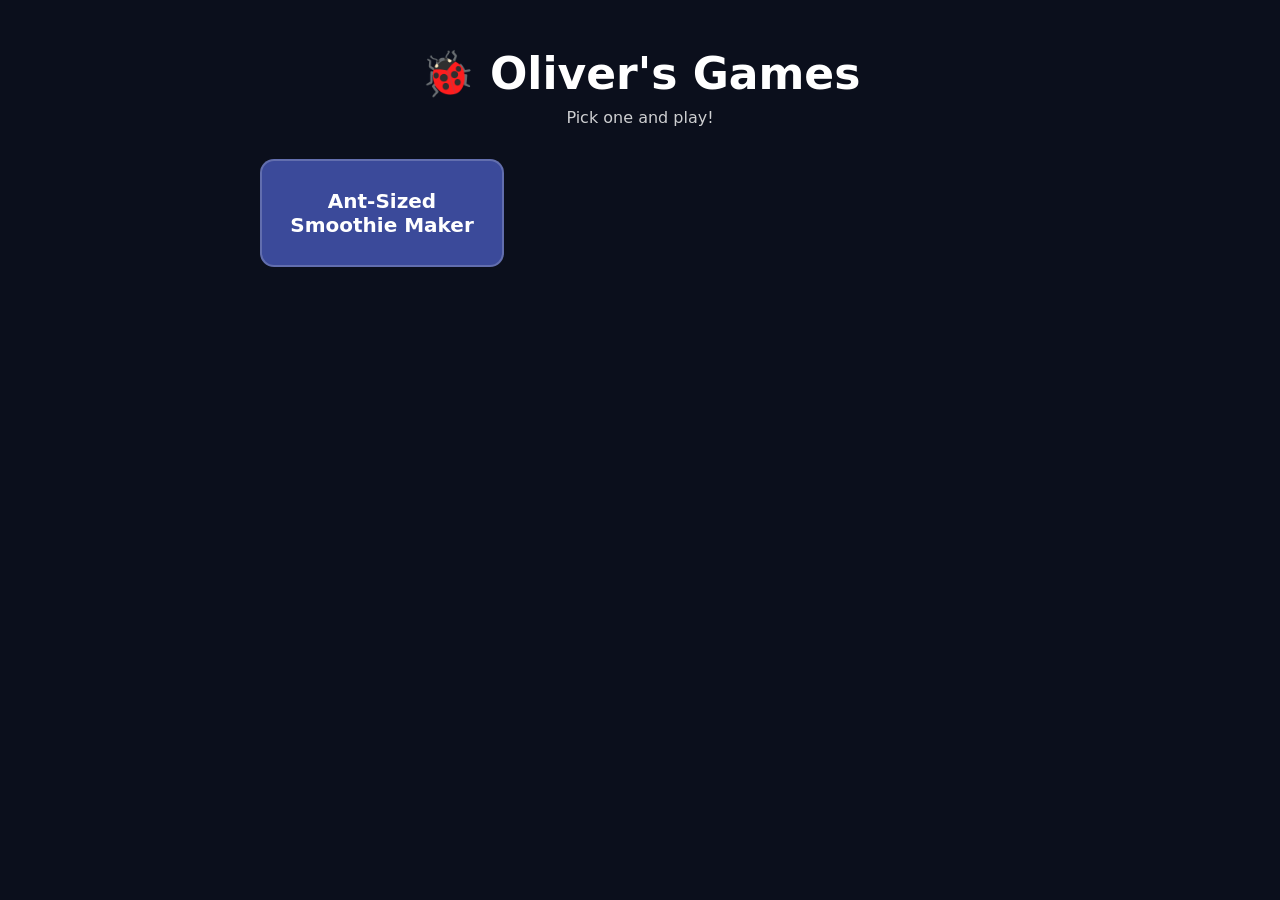
==== index.html @ 722edb46 "Publish ant-sized-smoothie-maker" ====
<!doctype html>
<html lang="en">
<head>
  <meta charset="UTF-8" />
  <meta name="viewport" content="width=device-width, initial-scale=1.0" />
  <title>🐞 Oliver's Games</title>
  <link rel="icon" type="image/svg+xml" href="./favicon.svg" />
  <style>
    :root { color-scheme: dark; }
    body { margin: 0; min-height: 100vh; background: #0b0f1c; color: #fff; font-family: 'Trebuchet MS', system-ui, sans-serif; text-align: center; }
    main { max-width: 760px; margin: 0 auto; padding: 48px 16px; }
    h1 { font-size: 44px; margin: 0 0 8px; }
    p { opacity: .8; margin: 0 0 32px; }
    .grid { display: grid; grid-template-columns: repeat(auto-fill, minmax(200px, 1fr)); gap: 14px; }
    .card { display: block; padding: 28px 12px; border-radius: 14px; background: #3b4a9a; color: #fff; font-weight: bold; font-size: 20px; text-decoration: none; border: 2px solid #fff3; }
    .card:hover { background: #4d5fc2; }
  </style>
</head>
<body>
  <main>
    <h1>🐞 Oliver's Games</h1>
    <p>Pick one and play!</p>
    <div class="grid">
      <a class="card" href="./ant-sized-smoothie-maker/">Ant-Sized Smoothie Maker</a>
    </div>
  </main>
</body>
</html>
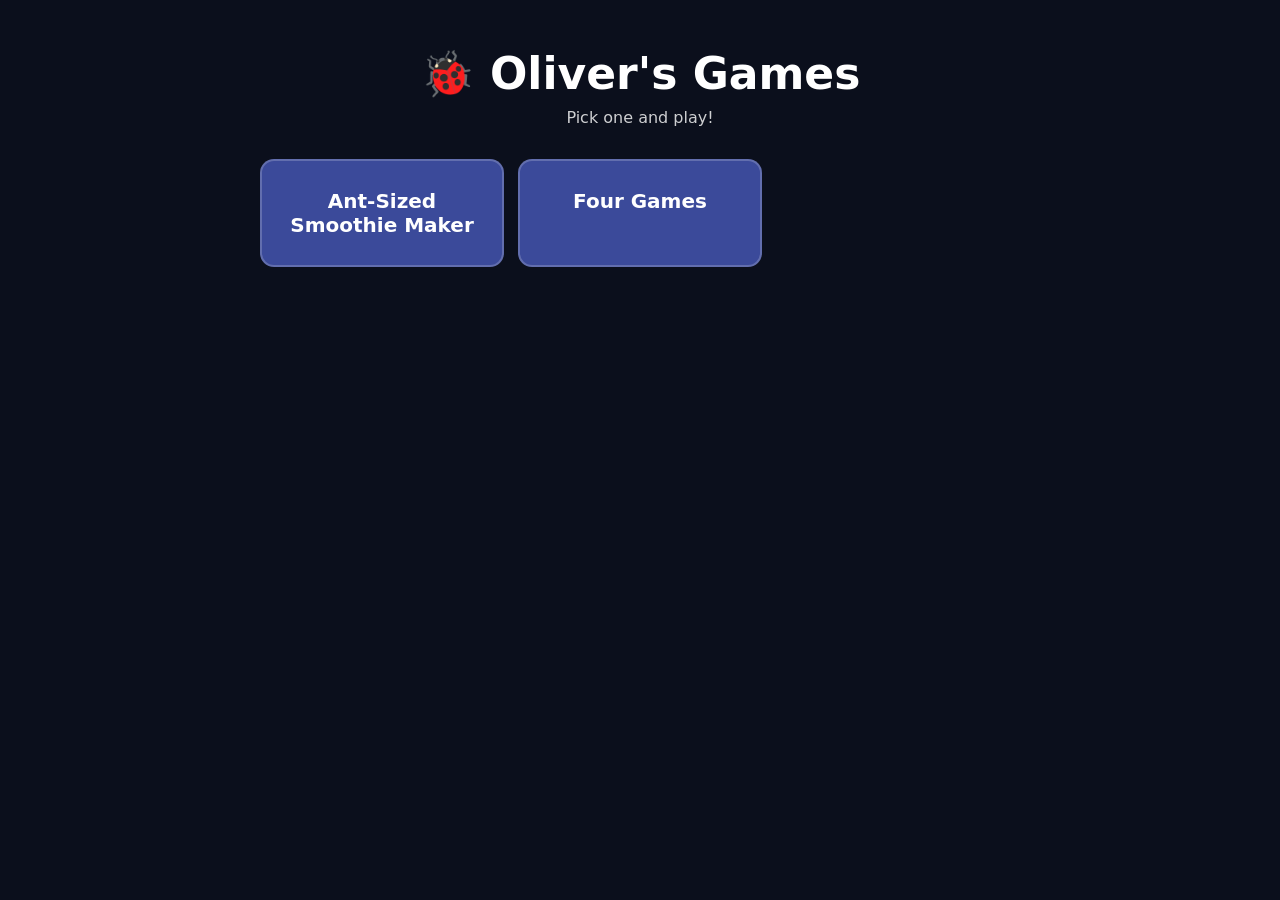
==== commit 991387ff: "Publish four-games" ====
--- a/index.html
+++ b/index.html
@@ -22,6 +22,7 @@
     <p>Pick one and play!</p>
     <div class="grid">
       <a class="card" href="./ant-sized-smoothie-maker/">Ant-Sized Smoothie Maker</a>
+      <a class="card" href="./four-games/">Four Games</a>
     </div>
   </main>
 </body>
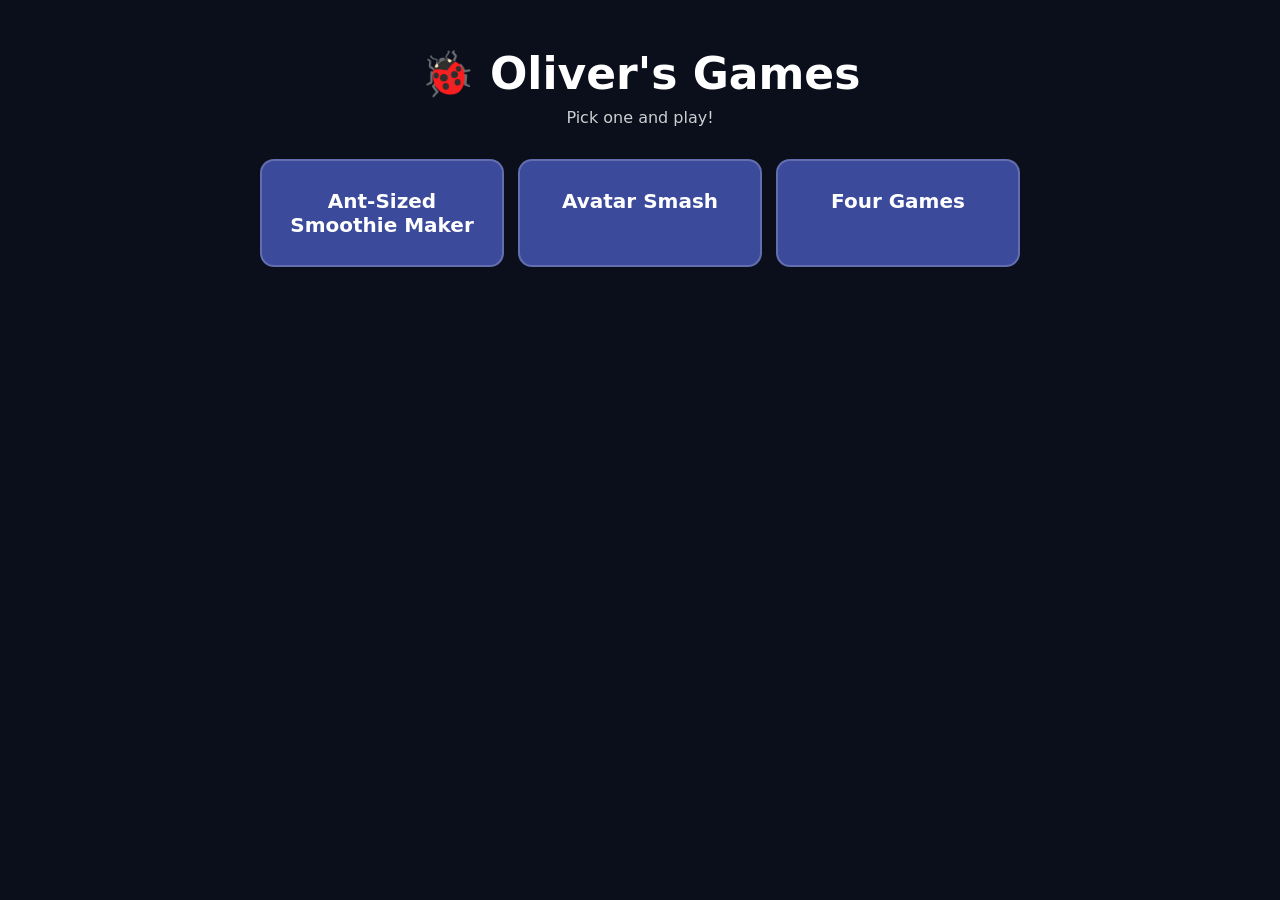
==== commit 4a36996b: "Publish avatar-smash" ====
--- a/index.html
+++ b/index.html
@@ -22,6 +22,7 @@
     <p>Pick one and play!</p>
     <div class="grid">
       <a class="card" href="./ant-sized-smoothie-maker/">Ant-Sized Smoothie Maker</a>
+      <a class="card" href="./avatar-smash/">Avatar Smash</a>
       <a class="card" href="./four-games/">Four Games</a>
     </div>
   </main>
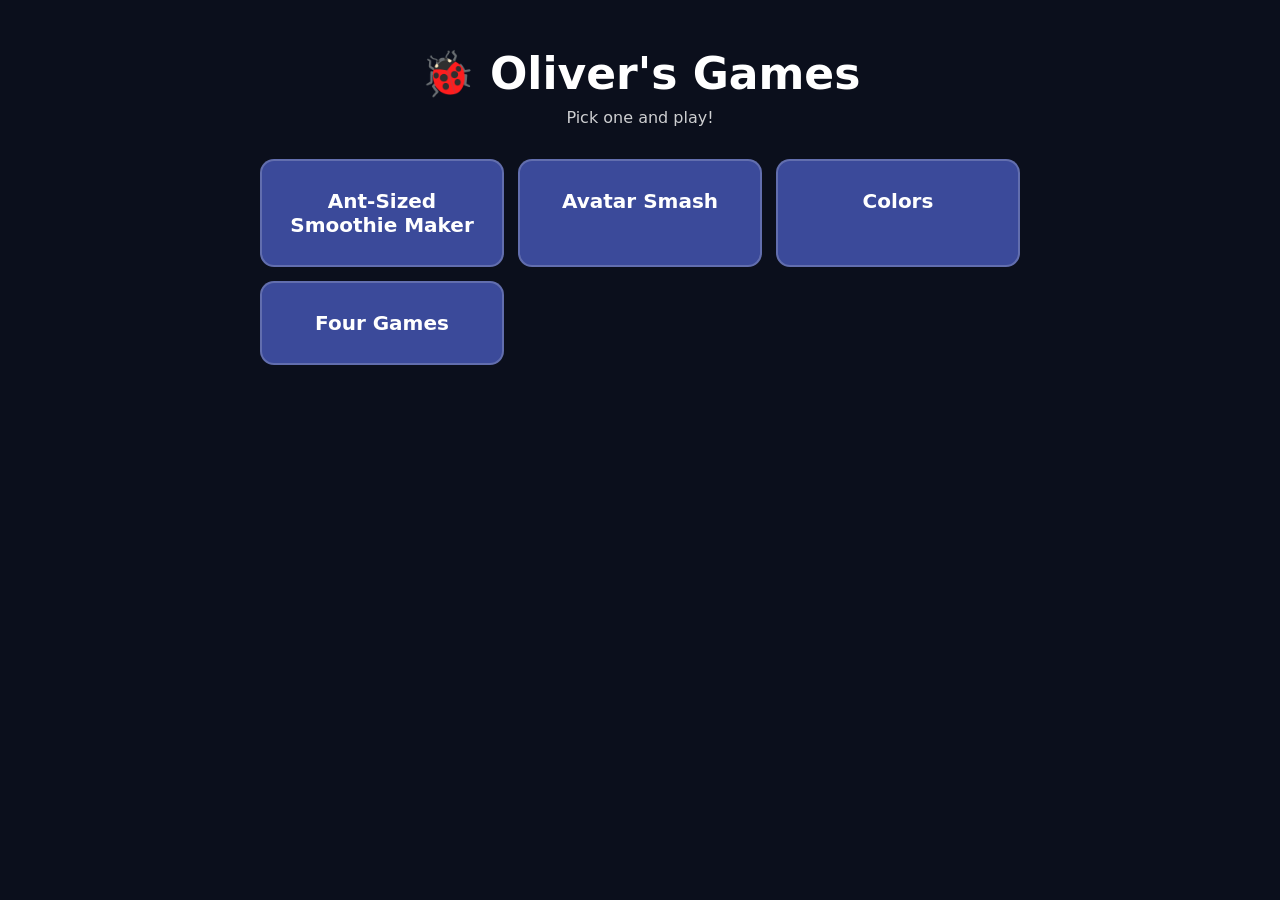
==== commit 2a5273cb: "Publish colors" ====
--- a/index.html
+++ b/index.html
@@ -23,6 +23,7 @@
     <div class="grid">
       <a class="card" href="./ant-sized-smoothie-maker/">Ant-Sized Smoothie Maker</a>
       <a class="card" href="./avatar-smash/">Avatar Smash</a>
+      <a class="card" href="./colors/">Colors</a>
       <a class="card" href="./four-games/">Four Games</a>
     </div>
   </main>
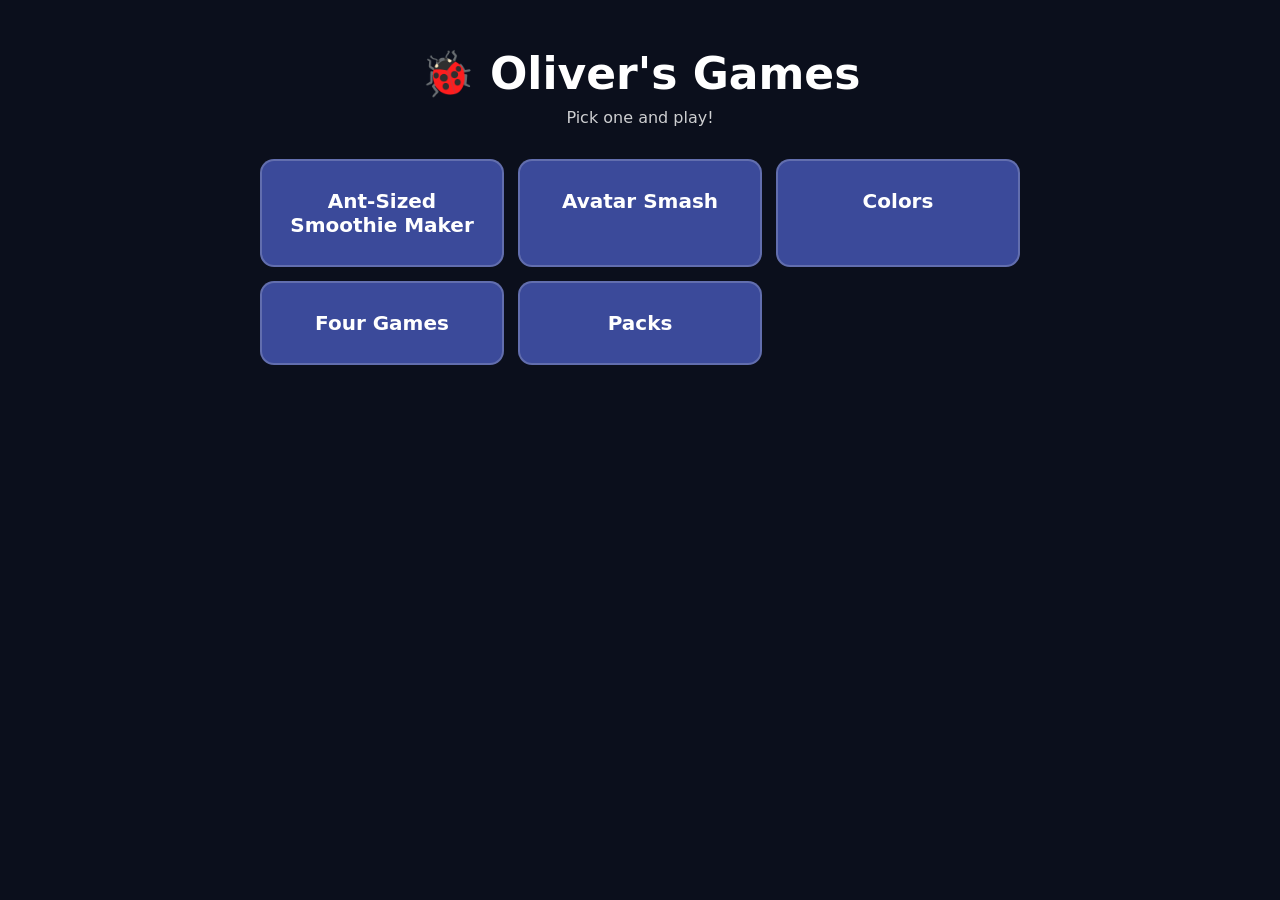
==== commit b955ccb7: "Publish medieval-packs" ====
--- a/index.html
+++ b/index.html
@@ -3,7 +3,7 @@
 <head>
   <meta charset="UTF-8" />
   <meta name="viewport" content="width=device-width, initial-scale=1.0" />
-  <title>🐞 Oliver's Games</title>
+  <title>Oliver's Games</title>
   <link rel="icon" type="image/svg+xml" href="./favicon.svg" />
   <style>
     :root { color-scheme: dark; }
@@ -25,6 +25,7 @@
       <a class="card" href="./avatar-smash/">Avatar Smash</a>
       <a class="card" href="./colors/">Colors</a>
       <a class="card" href="./four-games/">Four Games</a>
+      <a class="card" href="./medieval-packs/">Packs</a>
     </div>
   </main>
 </body>
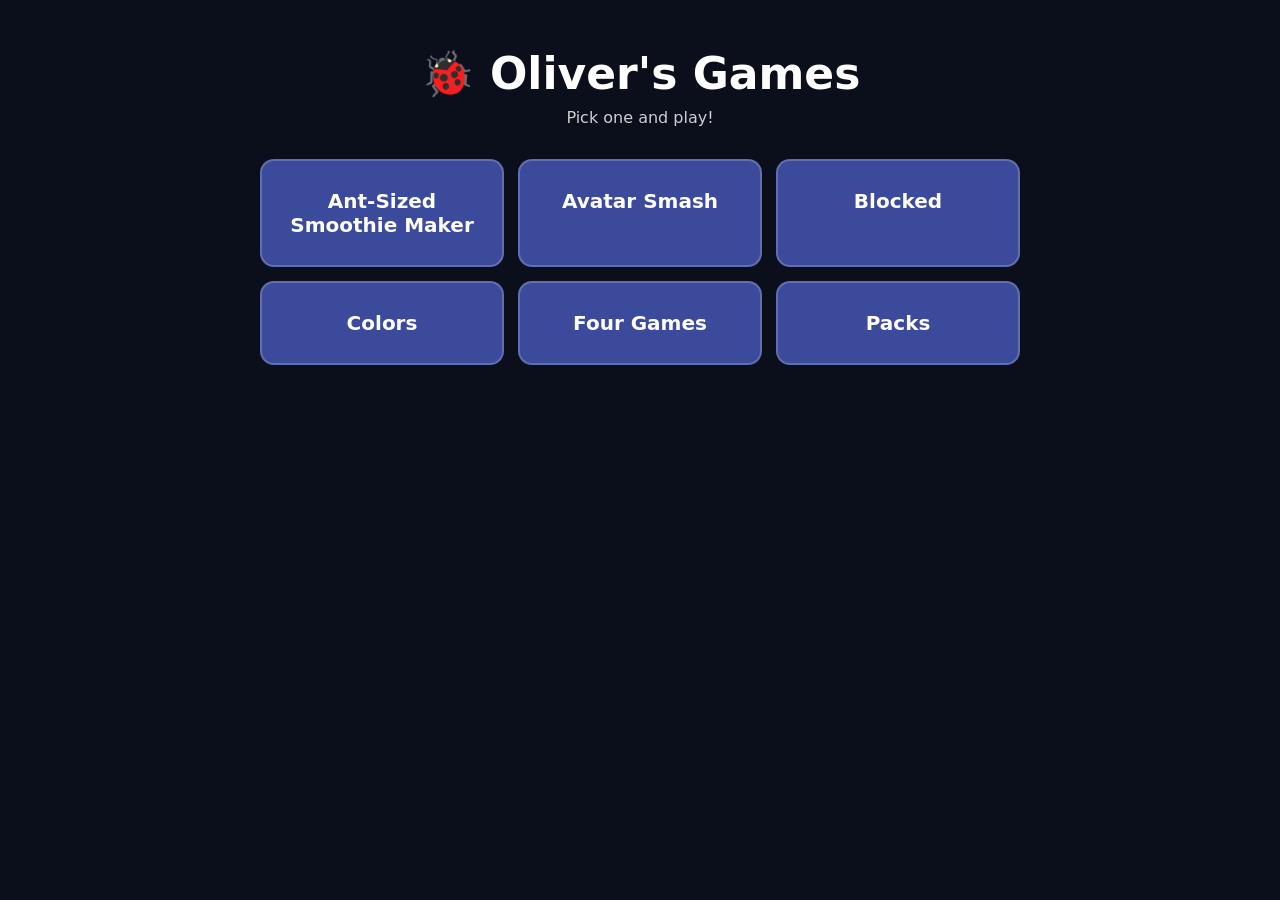
==== commit 2b533654: "Publish blocked" ====
--- a/index.html
+++ b/index.html
@@ -23,6 +23,7 @@
     <div class="grid">
       <a class="card" href="./ant-sized-smoothie-maker/">Ant-Sized Smoothie Maker</a>
       <a class="card" href="./avatar-smash/">Avatar Smash</a>
+      <a class="card" href="./blocked/">Blocked</a>
       <a class="card" href="./colors/">Colors</a>
       <a class="card" href="./four-games/">Four Games</a>
       <a class="card" href="./medieval-packs/">Packs</a>
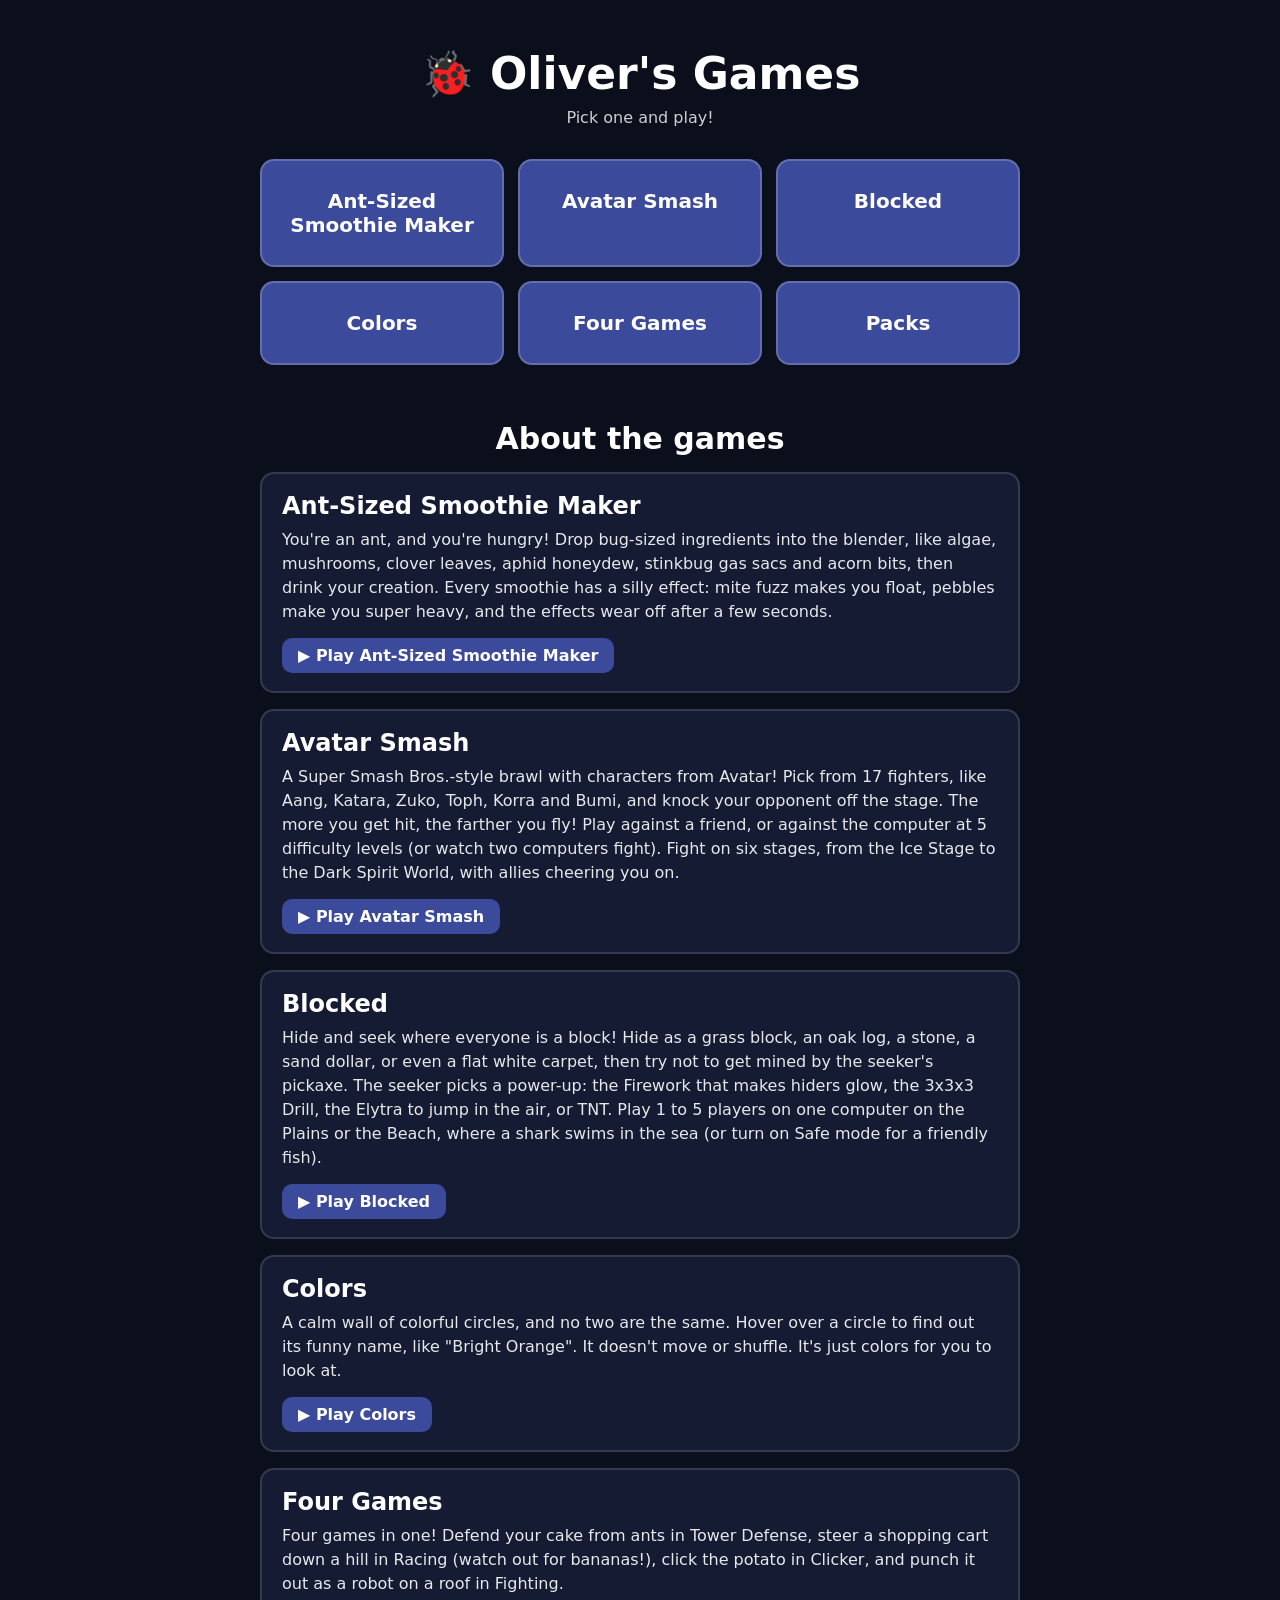
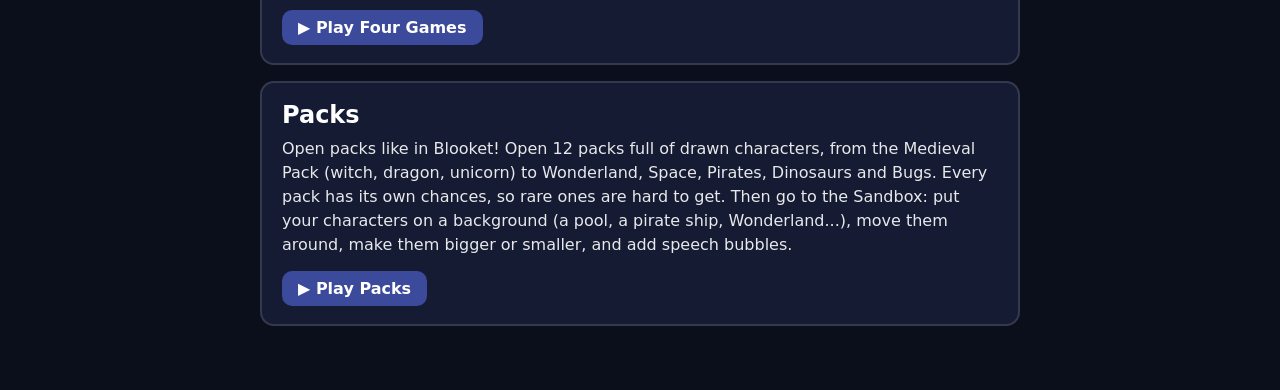
==== commit 825437d8: "Update the blurbs" ====
--- a/index.html
+++ b/index.html
@@ -14,6 +14,12 @@
     .grid { display: grid; grid-template-columns: repeat(auto-fill, minmax(200px, 1fr)); gap: 14px; }
     .card { display: block; padding: 28px 12px; border-radius: 14px; background: #3b4a9a; color: #fff; font-weight: bold; font-size: 20px; text-decoration: none; border: 2px solid #fff3; }
     .card:hover { background: #4d5fc2; }
+    .more { font-size: 30px; margin: 56px 0 8px; }
+    .about { text-align: left; background: #151b33; border: 2px solid #fff2; border-radius: 14px; padding: 18px 20px; margin: 16px 0; }
+    .about h3 { margin: 0 0 8px; font-size: 24px; }
+    .about p { opacity: .9; margin: 0 0 14px; line-height: 1.5; }
+    .play { display: inline-block; padding: 8px 16px; border-radius: 10px; background: #3b4a9a; color: #fff; font-weight: bold; text-decoration: none; }
+    .play:hover { background: #4d5fc2; }
   </style>
 </head>
 <body>
@@ -28,6 +34,37 @@
       <a class="card" href="./four-games/">Four Games</a>
       <a class="card" href="./medieval-packs/">Packs</a>
     </div>
+    <h2 class="more">About the games</h2>
+    <section class="about">
+      <h3>Ant-Sized Smoothie Maker</h3>
+      <p>You're an ant, and you're hungry! Drop bug-sized ingredients into the blender, like algae, mushrooms, clover leaves, aphid honeydew, stinkbug gas sacs and acorn bits, then drink your creation. Every smoothie has a silly effect: mite fuzz makes you float, pebbles make you super heavy, and the effects wear off after a few seconds.</p>
+      <a class="play" href="./ant-sized-smoothie-maker/">▶ Play Ant-Sized Smoothie Maker</a>
+    </section>
+    <section class="about">
+      <h3>Avatar Smash</h3>
+      <p>A Super Smash Bros.-style brawl with characters from Avatar! Pick from 17 fighters, like Aang, Katara, Zuko, Toph, Korra and Bumi, and knock your opponent off the stage. The more you get hit, the farther you fly! Play against a friend, or against the computer at 5 difficulty levels (or watch two computers fight). Fight on six stages, from the Ice Stage to the Dark Spirit World, with allies cheering you on.</p>
+      <a class="play" href="./avatar-smash/">▶ Play Avatar Smash</a>
+    </section>
+    <section class="about">
+      <h3>Blocked</h3>
+      <p>Hide and seek where everyone is a block! Hide as a grass block, an oak log, a stone, a sand dollar, or even a flat white carpet, then try not to get mined by the seeker's pickaxe. The seeker picks a power-up: the Firework that makes hiders glow, the 3x3x3 Drill, the Elytra to jump in the air, or TNT. Play 1 to 5 players on one computer on the Plains or the Beach, where a shark swims in the sea (or turn on Safe mode for a friendly fish).</p>
+      <a class="play" href="./blocked/">▶ Play Blocked</a>
+    </section>
+    <section class="about">
+      <h3>Colors</h3>
+      <p>A calm wall of colorful circles, and no two are the same. Hover over a circle to find out its funny name, like &quot;Bright Orange&quot;. It doesn't move or shuffle. It's just colors for you to look at.</p>
+      <a class="play" href="./colors/">▶ Play Colors</a>
+    </section>
+    <section class="about">
+      <h3>Four Games</h3>
+      <p>Four games in one! Defend your cake from ants in Tower Defense, steer a shopping cart down a hill in Racing (watch out for bananas!), click the potato in Clicker, and punch it out as a robot on a roof in Fighting.</p>
+      <a class="play" href="./four-games/">▶ Play Four Games</a>
+    </section>
+    <section class="about">
+      <h3>Packs</h3>
+      <p>Open packs like in Blooket! Open 12 packs full of drawn characters, from the Medieval Pack (witch, dragon, unicorn) to Wonderland, Space, Pirates, Dinosaurs and Bugs. Every pack has its own chances, so rare ones are hard to get. Then go to the Sandbox: put your characters on a background (a pool, a pirate ship, Wonderland...), move them around, make them bigger or smaller, and add speech bubbles.</p>
+      <a class="play" href="./medieval-packs/">▶ Play Packs</a>
+    </section>
   </main>
 </body>
 </html>
